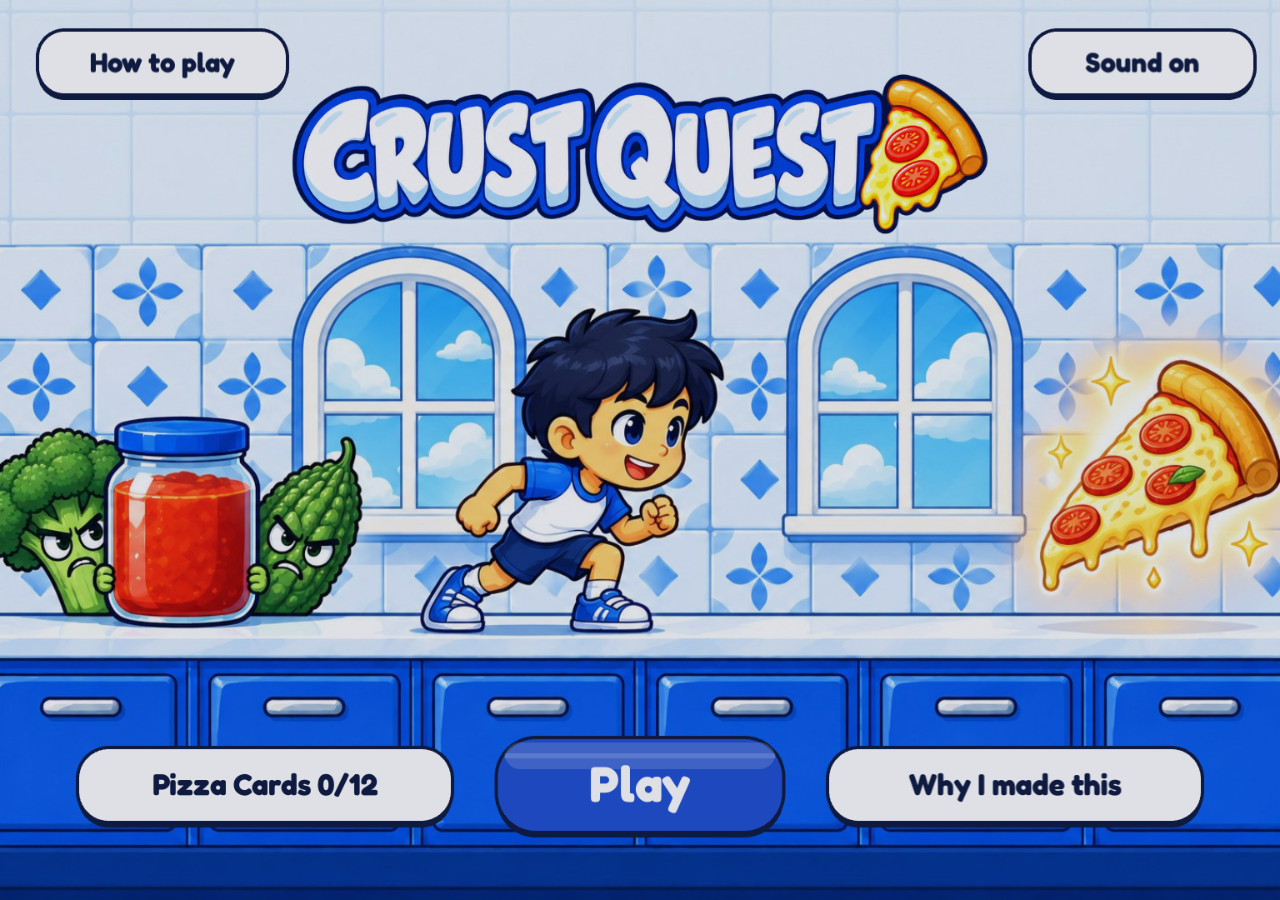
==== play/index.html @ cf5fa1b6 "Add files via upload" ====
<!doctype html>
<html lang="en">
  <head>
    <meta charset="UTF-8" />
    <meta name="viewport" content="width=device-width, initial-scale=1.0, viewport-fit=cover, user-scalable=no" />
    <meta name="theme-color" content="#0E1A40" />
    <link rel="icon" type="image/png" href="./assets/app-icon.png" />
    <title>Crust Quest</title>
    <style>
      html, body { margin: 0; padding: 0; height: 100%; background: #0E1A40; overflow: hidden; touch-action: none; -webkit-user-select: none; user-select: none; -webkit-tap-highlight-color: transparent; }
      /* Keep the game clear of the notch and rounded corners on iPhones held sideways. */
      #game { position: fixed; top: 0; bottom: 0; left: env(safe-area-inset-left, 0px); right: env(safe-area-inset-right, 0px); }
      #rotate { display: none; position: fixed; inset: 0; z-index: 10; background: #0E1A40; color: #fff; font-family: Fredoka, system-ui, sans-serif; text-align: center; align-items: center; justify-content: center; flex-direction: column; gap: 16px; padding: 24px; box-sizing: border-box; }
      #rotate .phone { width: 56px; height: 96px; border: 5px solid #8EC5FF; border-radius: 12px; animation: turn 1.6s ease-in-out infinite; }
      #rotate p { font-size: 22px; margin: 0; }
      @keyframes turn { 0%, 30% { transform: rotate(0deg); } 60%, 100% { transform: rotate(90deg); } }
      @media (orientation: portrait) and (max-width: 900px) { #rotate { display: flex; } }
    </style>
    <script type="module" crossorigin src="./assets/index-rU2bgrh4.js"></script>
    <link rel="stylesheet" crossorigin href="./assets/index-BGOSjgAC.css">
  </head>
  <body>
    <div id="game"></div>
    <div id="rotate"><div class="phone"></div><p>Turn your phone sideways to play</p></div>
  </body>
</html>
---- play/assets/index-BGOSjgAC.css ----
@font-face{font-family:Fredoka;font-style:normal;font-display:swap;font-weight:500;src:url(./fredoka-hebrew-500-normal-DdMTjgiE.woff2) format("woff2"),url(./fredoka-hebrew-500-normal-BtShCMVp.woff) format("woff");unicode-range:U+0307-0308,U+0590-05FF,U+200C-2010,U+20AA,U+25CC,U+FB1D-FB4F}@font-face{font-family:Fredoka;font-style:normal;font-display:swap;font-weight:500;src:url(./fredoka-latin-ext-500-normal-0PZPWlWP.woff2) format("woff2"),url(./fredoka-latin-ext-500-normal-CA82fdYH.woff) format("woff");unicode-range:U+0100-02BA,U+02BD-02C5,U+02C7-02CC,U+02CE-02D7,U+02DD-02FF,U+0304,U+0308,U+0329,U+1D00-1DBF,U+1E00-1E9F,U+1EF2-1EFF,U+2020,U+20A0-20AB,U+20AD-20C0,U+2113,U+2C60-2C7F,U+A720-A7FF}@font-face{font-family:Fredoka;font-style:normal;font-display:swap;font-weight:500;src:url(./fredoka-latin-500-normal-B0JifZgm.woff2) format("woff2"),url(./fredoka-latin-500-normal-BL692wg7.woff) format("woff");unicode-range:U+0000-00FF,U+0131,U+0152-0153,U+02BB-02BC,U+02C6,U+02DA,U+02DC,U+0304,U+0308,U+0329,U+2000-206F,U+20AC,U+2122,U+2191,U+2193,U+2212,U+2215,U+FEFF,U+FFFD}@font-face{font-family:Fredoka;font-style:normal;font-display:swap;font-weight:600;src:url(./fredoka-hebrew-600-normal-CTBxhdlE.woff2) format("woff2"),url(./fredoka-hebrew-600-normal-BiVDObXj.woff) format("woff");unicode-range:U+0307-0308,U+0590-05FF,U+200C-2010,U+20AA,U+25CC,U+FB1D-FB4F}@font-face{font-family:Fredoka;font-style:normal;font-display:swap;font-weight:600;src:url(./fredoka-latin-ext-600-normal-GoyidTAB.woff2) format("woff2"),url(./fredoka-latin-ext-600-normal-BExgZzUO.woff) format("woff");unicode-range:U+0100-02BA,U+02BD-02C5,U+02C7-02CC,U+02CE-02D7,U+02DD-02FF,U+0304,U+0308,U+0329,U+1D00-1DBF,U+1E00-1E9F,U+1EF2-1EFF,U+2020,U+20A0-20AB,U+20AD-20C0,U+2113,U+2C60-2C7F,U+A720-A7FF}@font-face{font-family:Fredoka;font-style:normal;font-display:swap;font-weight:600;src:url(./fredoka-latin-600-normal-C4zohCW5.woff2) format("woff2"),url(./fredoka-latin-600-normal-CcrEjrB4.woff) format("woff");unicode-range:U+0000-00FF,U+0131,U+0152-0153,U+02BB-02BC,U+02C6,U+02DA,U+02DC,U+0304,U+0308,U+0329,U+2000-206F,U+20AC,U+2122,U+2191,U+2193,U+2212,U+2215,U+FEFF,U+FFFD}@font-face{font-family:Fredoka;font-style:normal;font-display:swap;font-weight:700;src:url(./fredoka-hebrew-700-normal-DBqnFHCe.woff2) format("woff2"),url(./fredoka-hebrew-700-normal-DiqR04Vd.woff) format("woff");unicode-range:U+0307-0308,U+0590-05FF,U+200C-2010,U+20AA,U+25CC,U+FB1D-FB4F}@font-face{font-family:Fredoka;font-style:normal;font-display:swap;font-weight:700;src:url(./fredoka-latin-ext-700-normal--a2O67AJ.woff2) format("woff2"),url(./fredoka-latin-ext-700-normal-DBnuyHy7.woff) format("woff");unicode-range:U+0100-02BA,U+02BD-02C5,U+02C7-02CC,U+02CE-02D7,U+02DD-02FF,U+0304,U+0308,U+0329,U+1D00-1DBF,U+1E00-1E9F,U+1EF2-1EFF,U+2020,U+20A0-20AB,U+20AD-20C0,U+2113,U+2C60-2C7F,U+A720-A7FF}@font-face{font-family:Fredoka;font-style:normal;font-display:swap;font-weight:700;src:url(./fredoka-latin-700-normal-BOIZVyIN.woff2) format("woff2"),url(./fredoka-latin-700-normal-C8FeHd3X.woff) format("woff");unicode-range:U+0000-00FF,U+0131,U+0152-0153,U+02BB-02BC,U+02C6,U+02DA,U+02DC,U+0304,U+0308,U+0329,U+2000-206F,U+20AC,U+2122,U+2191,U+2193,U+2212,U+2215,U+FEFF,U+FFFD}
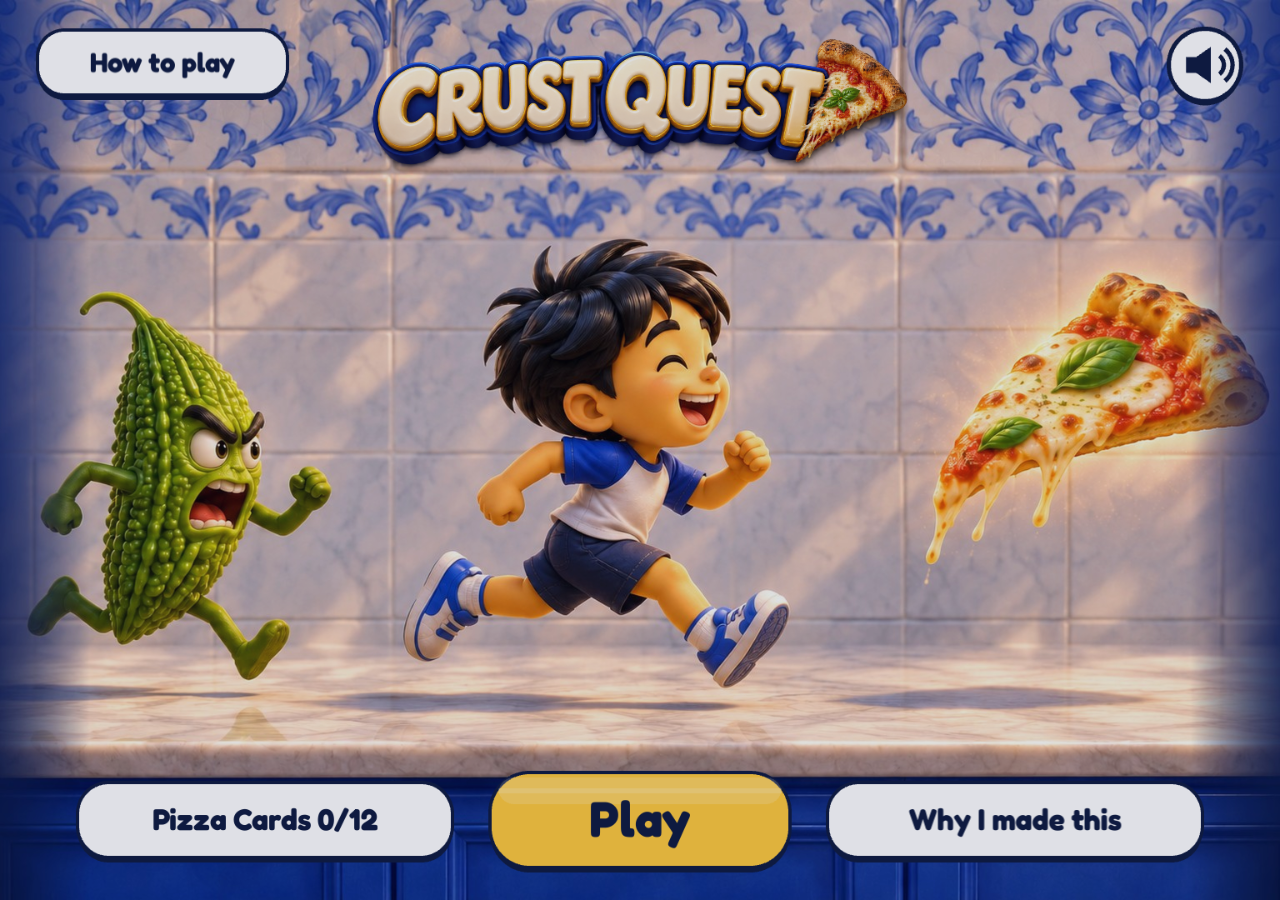
==== commit 735ab183: "Add files via upload" ====
--- a/play/index.html
+++ b/play/index.html
@@ -16,7 +16,7 @@
       @keyframes turn { 0%, 30% { transform: rotate(0deg); } 60%, 100% { transform: rotate(90deg); } }
       @media (orientation: portrait) and (max-width: 900px) { #rotate { display: flex; } }
     </style>
-    <script type="module" crossorigin src="./assets/index-rU2bgrh4.js"></script>
+    <script type="module" crossorigin src="./assets/index-DWBz_uIB.js"></script>
     <link rel="stylesheet" crossorigin href="./assets/index-BGOSjgAC.css">
   </head>
   <body>
